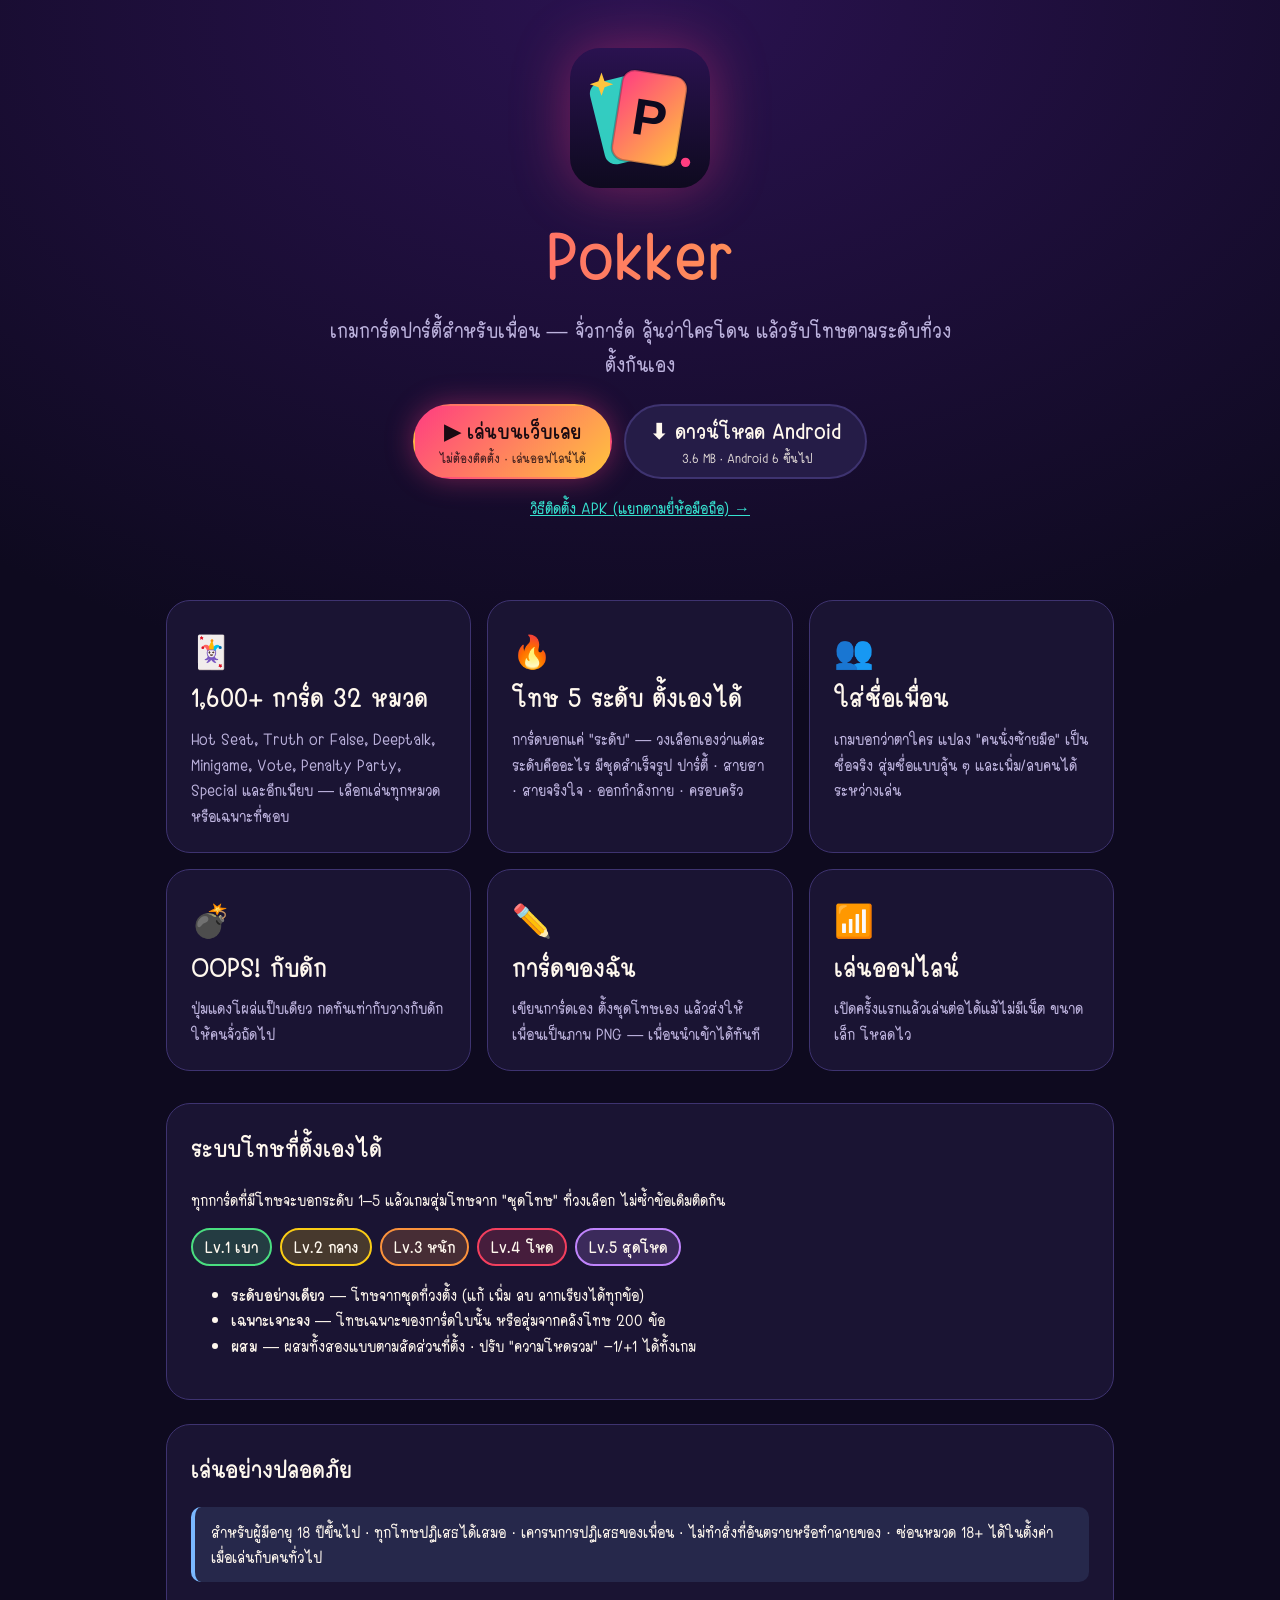
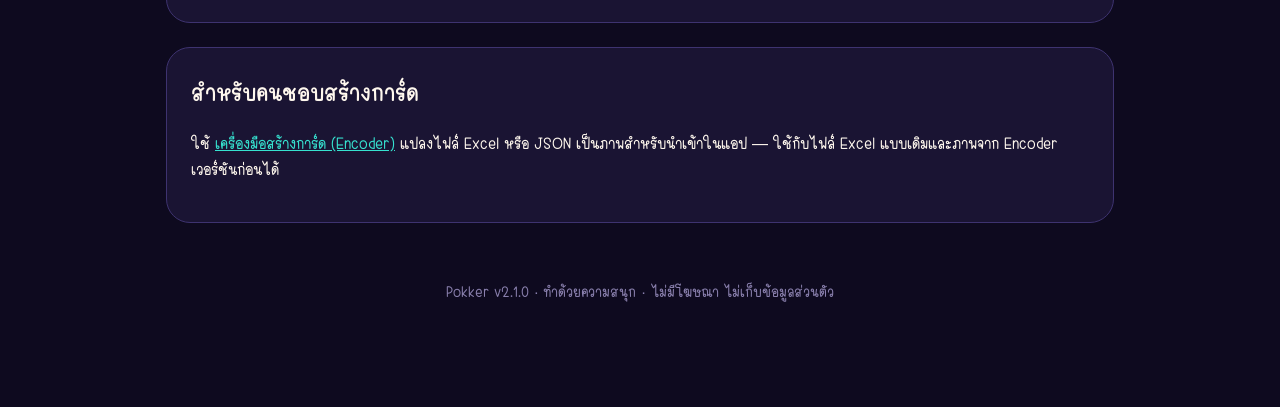
==== index.html @ a48377ec "v2.1.0" ====
<!doctype html>
<html lang="th">
<head>
  <meta charset="UTF-8" />
  <meta name="viewport" content="width=device-width, initial-scale=1" />
  <meta name="theme-color" content="#0E0A1F" />
  <title>Pokker — เกมการ์ดปาร์ตี้สำหรับเพื่อน</title>
  <meta name="description" content="Pokker เกมการ์ดปาร์ตี้สำหรับเพื่อน 1,600+ การ์ด 32 หมวด โทษ 5 ระดับที่ตั้งเองได้ เล่นบนเว็บหรือโหลดแอป Android ฟรี" />
  <meta property="og:title" content="Pokker — เกมการ์ดปาร์ตี้สำหรับเพื่อน" />
  <meta property="og:description" content="จั่วการ์ด ลุ้นเป้าหมาย รับโทษ 5 ระดับที่วงตั้งเอง — เล่นบนเว็บหรือ Android" />
  <meta property="og:image" content="https://applandth.github.io/pokker/icon-512.png" />
  <link rel="icon" href="icon.svg" type="image/svg+xml" />
  <link rel="stylesheet" href="tokens.css" />
  <link rel="stylesheet" href="site.css" />
</head>
<body>
  <div class="wrap">
    <header class="hero">
      <img src="icon.svg" alt="โลโก้ Pokker" width="140" height="140" />
      <h1>Pokker</h1>
      <p class="lead">เกมการ์ดปาร์ตี้สำหรับเพื่อน — จั่วการ์ด ลุ้นว่าใครโดน แล้วรับโทษตามระดับที่วงตั้งกันเอง</p>
      <div class="cta">
        <a class="btn primary" href="play/">▶ เล่นบนเว็บเลย<small>ไม่ต้องติดตั้ง · เล่นออฟไลน์ได้</small></a>
        <a class="btn" id="apk" href="download/pokker.apk">⬇ ดาวน์โหลด Android<small id="apk-meta">ไฟล์ APK</small></a>
      </div>
      <p><a href="install/">วิธีติดตั้ง APK (แยกตามยี่ห้อมือถือ) →</a></p>
    </header>

    <div class="grid">
      <div class="feat"><div class="em">🃏</div><h3>1,600+ การ์ด 32 หมวด</h3><p>Hot Seat, Truth or False, Deeptalk, Minigame, Vote, Penalty Party, Special และอีกเพียบ — เลือกเล่นทุกหมวดหรือเฉพาะที่ชอบ</p></div>
      <div class="feat"><div class="em">🔥</div><h3>โทษ 5 ระดับ ตั้งเองได้</h3><p>การ์ดบอกแค่ "ระดับ" — วงเลือกเองว่าแต่ละระดับคืออะไร มีชุดสำเร็จรูป ปาร์ตี้ · สายฮา · สายจริงใจ · ออกกำลังกาย · ครอบครัว</p></div>
      <div class="feat"><div class="em">👥</div><h3>ใส่ชื่อเพื่อน</h3><p>เกมบอกว่าตาใคร แปลง "คนนั่งซ้ายมือ" เป็นชื่อจริง สุ่มชื่อแบบลุ้น ๆ และเพิ่ม/ลบคนได้ระหว่างเล่น</p></div>
      <div class="feat"><div class="em">💣</div><h3>OOPS! กับดัก</h3><p>ปุ่มแดงโผล่แป๊บเดียว กดทันเท่ากับวางกับดักให้คนจั่วถัดไป</p></div>
      <div class="feat"><div class="em">✏️</div><h3>การ์ดของฉัน</h3><p>เขียนการ์ดเอง ตั้งชุดโทษเอง แล้วส่งให้เพื่อนเป็นภาพ PNG — เพื่อนนำเข้าได้ทันที</p></div>
      <div class="feat"><div class="em">📶</div><h3>เล่นออฟไลน์</h3><p>เปิดครั้งแรกแล้วเล่นต่อได้แม้ไม่มีเน็ต ขนาดเล็ก โหลดไว</p></div>
    </div>

    <section class="block">
      <h2>ระบบโทษที่ตั้งเองได้</h2>
      <p>ทุกการ์ดที่มีโทษจะบอกระดับ 1–5 แล้วเกมสุ่มโทษจาก "ชุดโทษ" ที่วงเลือก ไม่ซ้ำข้อเดิมติดกัน</p>
      <div class="levels"><span class="lv lv1">Lv.1 เบา</span><span class="lv lv2">Lv.2 กลาง</span><span class="lv lv3">Lv.3 หนัก</span><span class="lv lv4">Lv.4 โหด</span><span class="lv lv5">Lv.5 สุดโหด</span></div>
      <ul>
        <li><b>ระดับอย่างเดียว</b> — โทษจากชุดที่วงตั้ง (แก้ เพิ่ม ลบ ลากเรียงได้ทุกข้อ)</li>
        <li><b>เฉพาะเจาะจง</b> — โทษเฉพาะของการ์ดใบนั้น หรือสุ่มจากคลังโทษ 200 ข้อ</li>
        <li><b>ผสม</b> — ผสมทั้งสองแบบตามสัดส่วนที่ตั้ง · ปรับ "ความโหดรวม" −1/+1 ได้ทั้งเกม</li>
      </ul>
    </section>

    <section class="block">
      <h2>เล่นอย่างปลอดภัย</h2>
      <p class="note">สำหรับผู้มีอายุ 18 ปีขึ้นไป · ทุกโทษปฏิเสธได้เสมอ · เคารพการปฏิเสธของเพื่อน · ไม่ทำสิ่งที่อันตรายหรือทำลายของ · ซ่อนหมวด 18+ ได้ในตั้งค่าเมื่อเล่นกับคนทั่วไป</p>
    </section>

    <section class="block">
      <h2>สำหรับคนชอบสร้างการ์ด</h2>
      <p>ใช้ <a href="play/encoder.html">เครื่องมือสร้างการ์ด (Encoder)</a> แปลงไฟล์ Excel หรือ JSON เป็นภาพสำหรับนำเข้าในแอป — ใช้กับไฟล์ Excel แบบเดิมและภาพจาก Encoder เวอร์ชันก่อนได้</p>
    </section>

    <footer>Pokker <span id="ver"></span> · ทำด้วยความสนุก · ไม่มีโฆษณา ไม่เก็บข้อมูลส่วนตัว</footer>
  </div>
  <script>
    fetch('version.json').then(function (r) { return r.json(); }).then(function (v) {
      document.getElementById('ver').textContent = 'v' + v.version;
      if (v.apk) document.getElementById('apk').href = v.apk;
      if (v.apkSizeMB) document.getElementById('apk-meta').textContent = ' ' + v.apkSizeMB + ' MB · Android 6 ขึ้นไป';
    }).catch(function () {});
  </script>
</body>
</html>
---- tokens.css ----
/* สร้างอัตโนมัติจาก design/tokens.json — ห้ามแก้มือ (npm run tokens) */
@font-face { font-family: 'CkSalmon'; src: url('./fonts/CkSalmonRegular.ttf') format('truetype'); font-weight: 400; font-display: swap; }
@font-face { font-family: 'CkSalmon'; src: url('./fonts/CkSalmonBold.ttf') format('truetype'); font-weight: 700; font-display: swap; }
:root {
  --brand-primary: #FF3D81;
  --brand-secondary: #FFC43D;
  --brand-accent: #36E2D0;
  --brand-night: #0E0A1F;
  --c-bg: #0E0A1F;
  --c-bg-glow: #2A1250;
  --c-surface: #1A1433;
  --c-surface2: #251C47;
  --c-surface3: #33285E;
  --c-line: #3E3370;
  --c-text: #FFF8EE;
  --c-text-muted: #BDB3DE;
  --c-text-dim: #8A80AE;
  --c-on-brand: #1A0A12;
  --c-danger: #FF5A4E;
  --c-ok: #4ADE80;
  --c-warn: #FFC43D;
  --c-info: #7AB8FF;
  --c-card-face: #FFF8EE;
  --c-card-ink: #1A1433;
  --c-overlay: #07040FCC;
  --lv-1: #4ADE80;
  --lv-2: #FACC15;
  --lv-3: #FB923C;
  --lv-4: #F43F5E;
  --lv-5: #C084FC;
  --font-display: 'CkSalmon', 'Noto Sans Thai', 'Leelawadee UI', 'Tahoma', sans-serif;
  --font-body: 'CkSalmon', 'Noto Sans Thai', 'Leelawadee UI', 'Tahoma', sans-serif;
  --font-size-xs: 0.8125rem;
  --font-size-sm: 0.9375rem;
  --font-size-md: 1.0625rem;
  --font-size-lg: 1.3125rem;
  --font-size-xl: 1.625rem;
  --font-size2xl: 2.125rem;
  --font-card-text: clamp(1.5rem, 6.4vmin, 2.5rem);
  --sp-1: 4px;
  --sp-2: 8px;
  --sp-3: 12px;
  --sp-4: 16px;
  --sp-5: 24px;
  --sp-6: 32px;
  --sp-7: 48px;
  --r-sm: 10px;
  --r-md: 16px;
  --r-lg: 24px;
  --r-card: 28px;
  --r-pill: 999px;
  --size-tap: 48px;
  --size-tap-min: 44px;
  --size-max-app: 560px;
  --size-max-wide: 980px;
  --m-fast: 140ms;
  --m-base: 240ms;
  --m-slow: 420ms;
  --m-flip-half: 190ms;
  --m-explode: 620ms;
  --m-spring: cubic-bezier(.34,1.56,.64,1);
  --m-ease: cubic-bezier(.2,.8,.2,1);
  --sh-card: 0 18px 50px #00000080;
  --sh-glow: 0 0 28px #FF3D8166;
  --cat--question: #3F7FB0;
  --cat--command: #D8842F;
  --cat--deeptalk: #7D5FB2;
  --cat--penalty-party: #2F9A93;
  --cat--minigame: #5F9A42;
  --cat--secret: #4F63B0;
  --cat--skinship: #CF5F93;
  --cat--special: #C9962F;
  --cat--oops: #CF3B2C;
}
---- site.css ----
/* หน้าเว็บแนะนำเกม — ใช้ค่าจาก tokens.css เท่านั้น */
*, *::before, *::after { box-sizing: border-box; }
body { margin: 0; font-family: var(--font-body); color: var(--c-text); background: radial-gradient(120% 50% at 50% 0%, var(--c-bg-glow), transparent 70%), var(--c-bg); line-height: 1.6; overflow-x: hidden; }
a { color: var(--brand-accent); }
.wrap { max-width: 980px; margin: 0 auto; padding: 0 var(--sp-4); }
header.hero { text-align: center; padding: var(--sp-7) 0 var(--sp-6); }
.hero img { width: 140px; height: 140px; filter: drop-shadow(var(--sh-glow)); }
.hero h1 { font-family: var(--font-display); font-size: clamp(2.6rem, 10vw, 4rem); margin: var(--sp-2) 0 0; background: linear-gradient(90deg, var(--brand-primary), var(--brand-secondary)); -webkit-background-clip: text; background-clip: text; color: transparent; }
.hero p.lead { font-size: var(--font-size-lg); color: var(--c-text-muted); margin: var(--sp-2) auto var(--sp-5); max-width: 640px; }
.cta { display: flex; flex-wrap: wrap; gap: var(--sp-3); justify-content: center; }
.btn { display: inline-flex; flex-direction: column; align-items: center; justify-content: center; gap: 0; min-height: 56px; padding: var(--sp-2) var(--sp-5); border-radius: var(--r-pill); font-weight: 700; font-size: var(--font-size-lg); text-decoration: none; border: 2px solid var(--c-line); color: var(--c-text); background: var(--c-surface2); }
.btn.primary { background: linear-gradient(135deg, var(--brand-primary), var(--brand-secondary)); color: var(--c-on-brand); border-color: transparent; box-shadow: var(--sh-glow); }
.btn small { display: block; font-size: var(--font-size-xs); font-weight: 400; opacity: .85; }
.grid { display: grid; grid-template-columns: repeat(auto-fit, minmax(240px, 1fr)); gap: var(--sp-4); margin: var(--sp-6) 0; }
.feat { background: var(--c-surface); border: 1px solid var(--c-line); border-radius: var(--r-lg); padding: var(--sp-5); }
.feat h3 { margin: 0 0 var(--sp-2); font-family: var(--font-display); font-size: var(--font-size-xl); }
.feat p { margin: 0; color: var(--c-text-muted); }
.feat .em { font-size: 2rem; }
section.block { background: var(--c-surface); border: 1px solid var(--c-line); border-radius: var(--r-lg); padding: var(--sp-5); margin: var(--sp-5) 0; }
section.block h2 { font-family: var(--font-display); margin-top: 0; }
.levels { display: flex; flex-wrap: wrap; gap: var(--sp-2); margin: var(--sp-3) 0; }
.lv { padding: var(--sp-1) var(--sp-3); border-radius: var(--r-pill); border: 2px solid var(--lvc); background: color-mix(in srgb, var(--lvc) 20%, var(--c-surface)); font-weight: 700; }
.lv1 { --lvc: var(--lv-1); } .lv2 { --lvc: var(--lv-2); } .lv3 { --lvc: var(--lv-3); } .lv4 { --lvc: var(--lv-4); } .lv5 { --lvc: var(--lv-5); }
.note { border-left: 4px solid var(--c-info); background: color-mix(in srgb, var(--c-info) 12%, var(--c-surface)); padding: var(--sp-3) var(--sp-4); border-radius: var(--r-sm); }
.brand-tabs { display: flex; flex-wrap: wrap; gap: var(--sp-2); margin-bottom: var(--sp-4); }
.brand-tabs a { padding: var(--sp-2) var(--sp-4); border-radius: var(--r-pill); background: var(--c-surface2); border: 1px solid var(--c-line); text-decoration: none; color: var(--c-text); font-weight: 700; min-height: 44px; display: inline-flex; align-items: center; }
details { background: var(--c-surface); border: 1px solid var(--c-line); border-radius: var(--r-md); padding: var(--sp-3) var(--sp-4); margin: var(--sp-3) 0; }
details summary { cursor: pointer; font-weight: 700; font-size: var(--font-size-lg); min-height: 44px; display: flex; align-items: center; }
details ol { padding-left: var(--sp-5); }
code { background: var(--c-surface3); padding: 2px 6px; border-radius: var(--r-sm); font-size: var(--font-size-xs); overflow-wrap: anywhere; }
footer { text-align: center; color: var(--c-text-dim); font-size: var(--font-size-sm); padding: var(--sp-6) 0 calc(var(--sp-6) + 72px); } 
nav.top { display: flex; justify-content: space-between; align-items: center; padding: var(--sp-3) 0; gap: var(--sp-2); flex-wrap: wrap; }
nav.top a { text-decoration: none; font-weight: 700; min-height: 44px; display: inline-flex; align-items: center; }
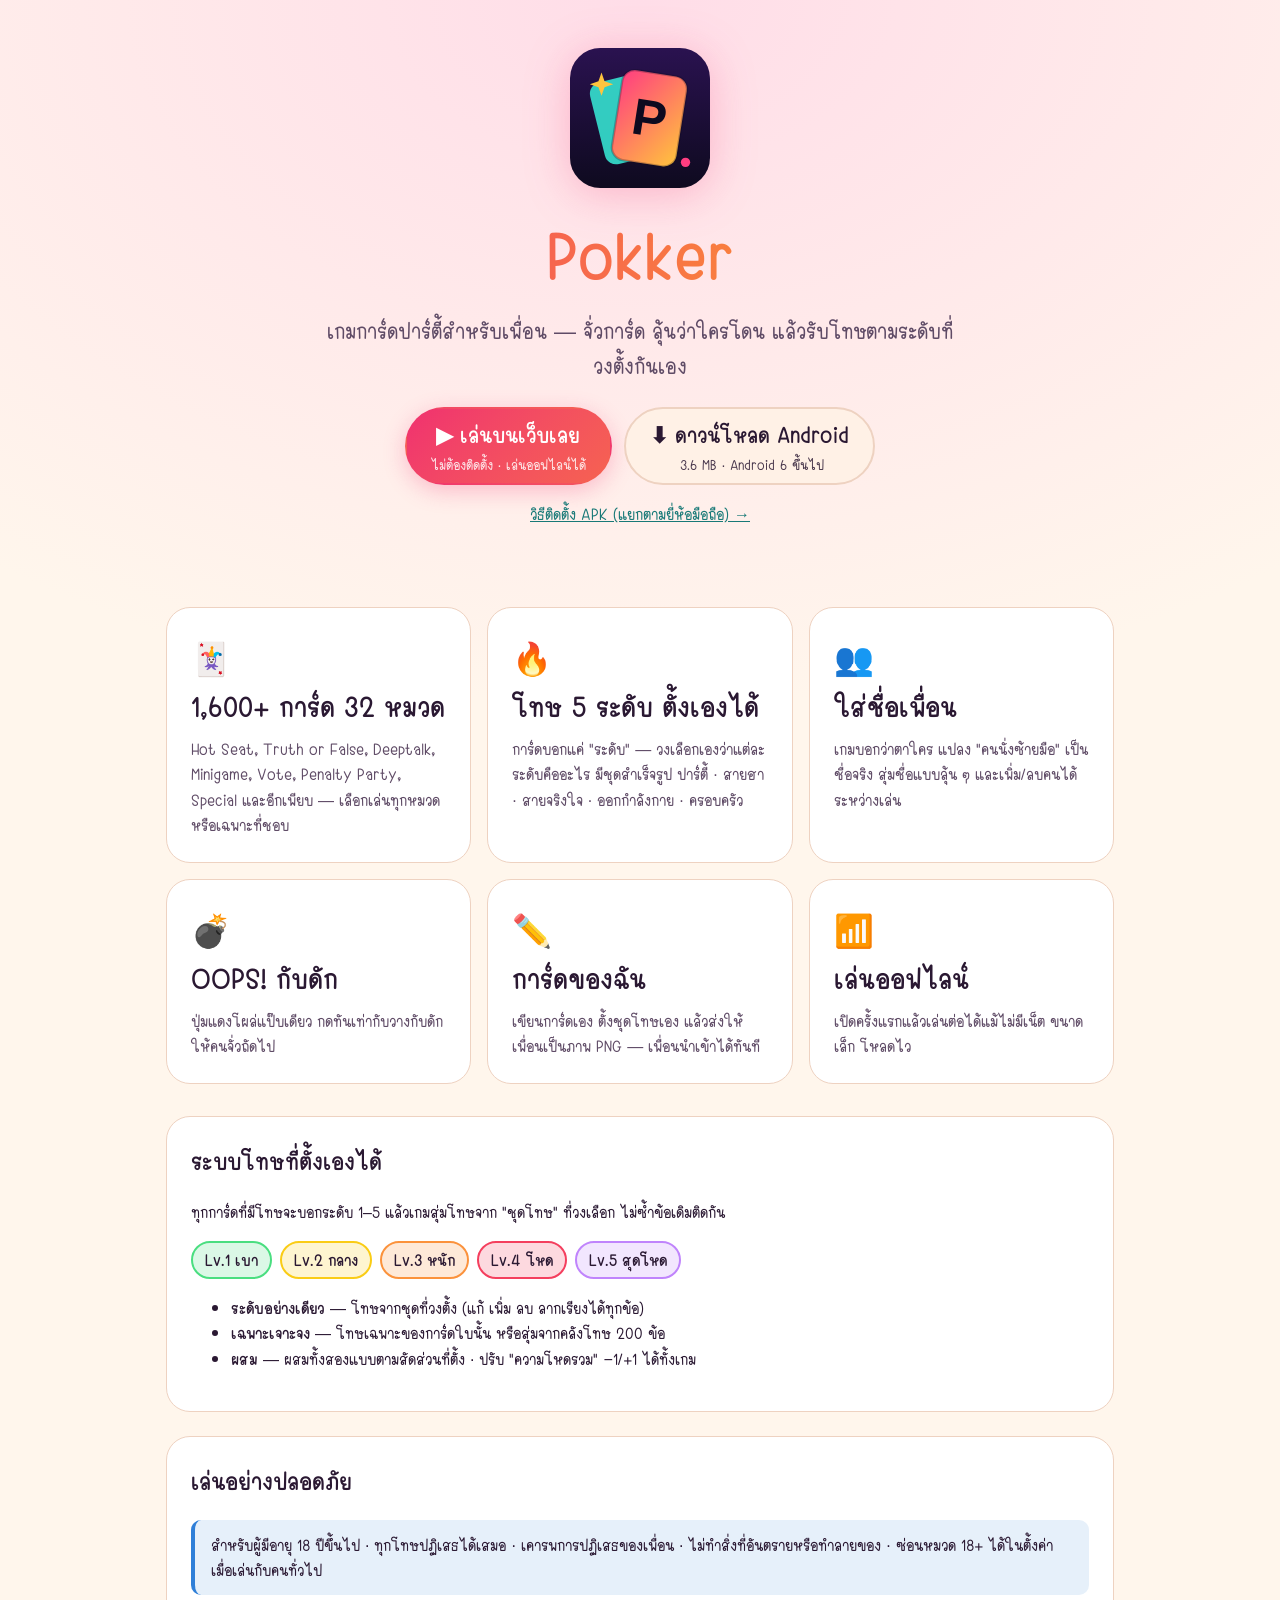
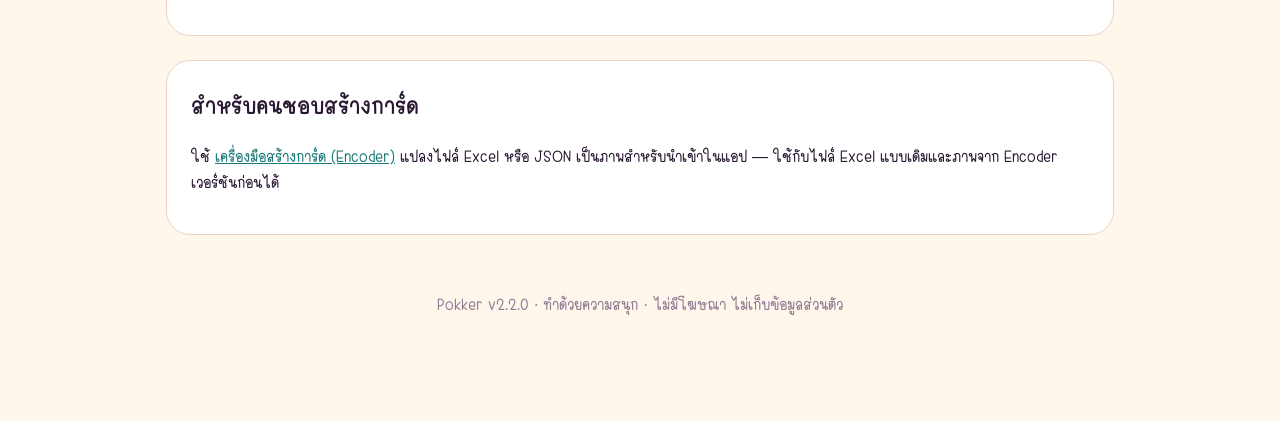
==== commit 5c67daa3: "v2.2.0" ====
--- a/index.html
+++ b/index.html
@@ -3,7 +3,7 @@
 <head>
   <meta charset="UTF-8" />
   <meta name="viewport" content="width=device-width, initial-scale=1" />
-  <meta name="theme-color" content="#0E0A1F" />
+  <meta name="theme-color" content="#FFF6EC" />
   <title>Pokker — เกมการ์ดปาร์ตี้สำหรับเพื่อน</title>
   <meta name="description" content="Pokker เกมการ์ดปาร์ตี้สำหรับเพื่อน 1,600+ การ์ด 32 หมวด โทษ 5 ระดับที่ตั้งเองได้ เล่นบนเว็บหรือโหลดแอป Android ฟรี" />
   <meta property="og:title" content="Pokker — เกมการ์ดปาร์ตี้สำหรับเพื่อน" />
--- a/tokens.css
+++ b/tokens.css
@@ -23,6 +23,7 @@
   --c-card-face: #FFF8EE;
   --c-card-ink: #1A1433;
   --c-overlay: #07040FCC;
+  --c-on-cat: #FFFFFF;
   --lv-1: #4ADE80;
   --lv-2: #FACC15;
   --lv-3: #FB923C;
@@ -30,13 +31,13 @@
   --lv-5: #C084FC;
   --font-display: 'CkSalmon', 'Noto Sans Thai', 'Leelawadee UI', 'Tahoma', sans-serif;
   --font-body: 'CkSalmon', 'Noto Sans Thai', 'Leelawadee UI', 'Tahoma', sans-serif;
-  --font-size-xs: 0.8125rem;
-  --font-size-sm: 0.9375rem;
-  --font-size-md: 1.0625rem;
-  --font-size-lg: 1.3125rem;
-  --font-size-xl: 1.625rem;
-  --font-size2xl: 2.125rem;
-  --font-card-text: clamp(1.5rem, 6.4vmin, 2.5rem);
+  --font-size-xs: 0.875rem;
+  --font-size-sm: 1rem;
+  --font-size-md: 1.125rem;
+  --font-size-lg: 1.375rem;
+  --font-size-xl: 1.75rem;
+  --font-size-2xl: 2.25rem;
+  --font-size-card: 1.625rem;
   --sp-1: 4px;
   --sp-2: 8px;
   --sp-3: 12px;
@@ -62,13 +63,117 @@
   --m-ease: cubic-bezier(.2,.8,.2,1);
   --sh-card: 0 18px 50px #00000080;
   --sh-glow: 0 0 28px #FF3D8166;
-  --cat--question: #3F7FB0;
-  --cat--command: #D8842F;
-  --cat--deeptalk: #7D5FB2;
-  --cat--penalty-party: #2F9A93;
-  --cat--minigame: #5F9A42;
-  --cat--secret: #4F63B0;
-  --cat--skinship: #CF5F93;
-  --cat--special: #C9962F;
-  --cat--oops: #CF3B2C;
+  --cat-question: #3F7FB0;
+  --cat-command: #D8842F;
+  --cat-deeptalk: #7D5FB2;
+  --cat-penalty-party: #2F9A93;
+  --cat-minigame: #5F9A42;
+  --cat-secret: #4F63B0;
+  --cat-skinship: #CF5F93;
+  --cat-special: #C9962F;
+  --cat-oops: #CF3B2C;
 }
+:root:not([data-theme]) {
+  --brand-primary: #F0316F;
+  --brand-secondary: #FFB21E;
+  --brand-accent: #0FA697;
+  --c-bg: #FFF6EC;
+  --c-bg-glow: #FFDDE8;
+  --c-surface: #FFFFFF;
+  --c-surface2: #FFF1E6;
+  --c-surface3: #FFE3D3;
+  --c-line: #EED2C1;
+  --c-text: #2A1832;
+  --c-text-muted: #5F4B66;
+  --c-text-dim: #8E7C93;
+  --c-on-brand: #FFFFFF;
+  --c-overlay: #2A183299;
+  --c-info: #2F7FD8;
+  --c-ok: #1FA855;
+  --c-warn: #E08A00;
+  --c-danger: #E5383B;
+  --sh-card: 0 14px 36px #8A4B5A2E;
+  --sh-glow: 0 6px 22px #F0316F44;
+  --card-tint: 16%;
+  color-scheme: light;
+}
+:root[data-theme="sunny"] {
+  --brand-primary: #F0316F;
+  --brand-secondary: #FFB21E;
+  --brand-accent: #0FA697;
+  --c-bg: #FFF6EC;
+  --c-bg-glow: #FFDDE8;
+  --c-surface: #FFFFFF;
+  --c-surface2: #FFF1E6;
+  --c-surface3: #FFE3D3;
+  --c-line: #EED2C1;
+  --c-text: #2A1832;
+  --c-text-muted: #5F4B66;
+  --c-text-dim: #8E7C93;
+  --c-on-brand: #FFFFFF;
+  --c-overlay: #2A183299;
+  --c-info: #2F7FD8;
+  --c-ok: #1FA855;
+  --c-warn: #E08A00;
+  --c-danger: #E5383B;
+  --sh-card: 0 14px 36px #8A4B5A2E;
+  --sh-glow: 0 6px 22px #F0316F44;
+  --card-tint: 16%;
+  color-scheme: light;
+}
+:root[data-theme="sky"] {
+  --brand-primary: #3B6CF6;
+  --brand-secondary: #FF9F1C;
+  --brand-accent: #0E9F8F;
+  --c-bg: #EEF5FF;
+  --c-bg-glow: #D3E6FF;
+  --c-surface: #FFFFFF;
+  --c-surface2: #E9F1FC;
+  --c-surface3: #D6E5F8;
+  --c-line: #C3D6EE;
+  --c-text: #132238;
+  --c-text-muted: #4A5D78;
+  --c-text-dim: #7F91AA;
+  --c-on-brand: #FFFFFF;
+  --c-overlay: #13223899;
+  --c-info: #2F7FD8;
+  --c-ok: #1FA855;
+  --c-warn: #E08A00;
+  --c-danger: #E5383B;
+  --sh-card: 0 14px 36px #2A4A7A2E;
+  --sh-glow: 0 6px 22px #3B6CF644;
+  --card-tint: 16%;
+  color-scheme: light;
+}
+:root[data-theme="night"] {
+  --c-bg: #17122E;
+  --c-bg-glow: #3C1F70;
+  --c-surface: #241D45;
+  --c-surface2: #2F2757;
+  --c-surface3: #3E3373;
+  --c-line: #4D4285;
+  --c-text: #FFFFFF;
+  --c-text-muted: #D6CEF2;
+  --c-text-dim: #A79ECC;
+  --card-tint: 30%;
+  color-scheme: dark;
+}
+:root[data-theme="contrast"] {
+  --brand-primary: #FF4F8B;
+  --brand-secondary: #FFD54A;
+  --brand-accent: #3DFFE8;
+  --c-bg: #000000;
+  --c-bg-glow: #000000;
+  --c-surface: #121212;
+  --c-surface2: #1E1E1E;
+  --c-surface3: #2C2C2C;
+  --c-line: #6B6B6B;
+  --c-text: #FFFFFF;
+  --c-text-muted: #EDEDED;
+  --c-text-dim: #C4C4C4;
+  --c-on-brand: #000000;
+  --sh-card: 0 0 0 2px #FFFFFF;
+  --sh-glow: 0 0 0 2px #FFFFFF;
+  --card-tint: 0%;
+  color-scheme: dark;
+}
--- a/site.css
+++ b/site.css
@@ -1,7 +1,7 @@
 /* หน้าเว็บแนะนำเกม — ใช้ค่าจาก tokens.css เท่านั้น */
 *, *::before, *::after { box-sizing: border-box; }
 body { margin: 0; font-family: var(--font-body); color: var(--c-text); background: radial-gradient(120% 50% at 50% 0%, var(--c-bg-glow), transparent 70%), var(--c-bg); line-height: 1.6; overflow-x: hidden; }
-a { color: var(--brand-accent); }
+a { color: color-mix(in srgb, var(--brand-accent) 68%, var(--c-text)); }
 .wrap { max-width: 980px; margin: 0 auto; padding: 0 var(--sp-4); }
 header.hero { text-align: center; padding: var(--sp-7) 0 var(--sp-6); }
 .hero img { width: 140px; height: 140px; filter: drop-shadow(var(--sh-glow)); }
@@ -9,7 +9,7 @@
 .hero p.lead { font-size: var(--font-size-lg); color: var(--c-text-muted); margin: var(--sp-2) auto var(--sp-5); max-width: 640px; }
 .cta { display: flex; flex-wrap: wrap; gap: var(--sp-3); justify-content: center; }
 .btn { display: inline-flex; flex-direction: column; align-items: center; justify-content: center; gap: 0; min-height: 56px; padding: var(--sp-2) var(--sp-5); border-radius: var(--r-pill); font-weight: 700; font-size: var(--font-size-lg); text-decoration: none; border: 2px solid var(--c-line); color: var(--c-text); background: var(--c-surface2); }
-.btn.primary { background: linear-gradient(135deg, var(--brand-primary), var(--brand-secondary)); color: var(--c-on-brand); border-color: transparent; box-shadow: var(--sh-glow); }
+.btn.primary { background: linear-gradient(135deg, var(--brand-primary), color-mix(in srgb, var(--brand-primary) 62%, var(--brand-secondary))); color: var(--c-on-brand); border-color: transparent; box-shadow: var(--sh-glow); }
 .btn small { display: block; font-size: var(--font-size-xs); font-weight: 400; opacity: .85; }
 .grid { display: grid; grid-template-columns: repeat(auto-fit, minmax(240px, 1fr)); gap: var(--sp-4); margin: var(--sp-6) 0; }
 .feat { background: var(--c-surface); border: 1px solid var(--c-line); border-radius: var(--r-lg); padding: var(--sp-5); }
@@ -19,7 +19,7 @@
 section.block { background: var(--c-surface); border: 1px solid var(--c-line); border-radius: var(--r-lg); padding: var(--sp-5); margin: var(--sp-5) 0; }
 section.block h2 { font-family: var(--font-display); margin-top: 0; }
 .levels { display: flex; flex-wrap: wrap; gap: var(--sp-2); margin: var(--sp-3) 0; }
-.lv { padding: var(--sp-1) var(--sp-3); border-radius: var(--r-pill); border: 2px solid var(--lvc); background: color-mix(in srgb, var(--lvc) 20%, var(--c-surface)); font-weight: 700; }
+.lv { padding: var(--sp-1) var(--sp-3); border-radius: var(--r-pill); border: 2px solid var(--lvc); background: color-mix(in srgb, var(--lvc) 20%, var(--c-surface)); font-weight: 700; color: var(--c-text); }
 .lv1 { --lvc: var(--lv-1); } .lv2 { --lvc: var(--lv-2); } .lv3 { --lvc: var(--lv-3); } .lv4 { --lvc: var(--lv-4); } .lv5 { --lvc: var(--lv-5); }
 .note { border-left: 4px solid var(--c-info); background: color-mix(in srgb, var(--c-info) 12%, var(--c-surface)); padding: var(--sp-3) var(--sp-4); border-radius: var(--r-sm); }
 .brand-tabs { display: flex; flex-wrap: wrap; gap: var(--sp-2); margin-bottom: var(--sp-4); }
